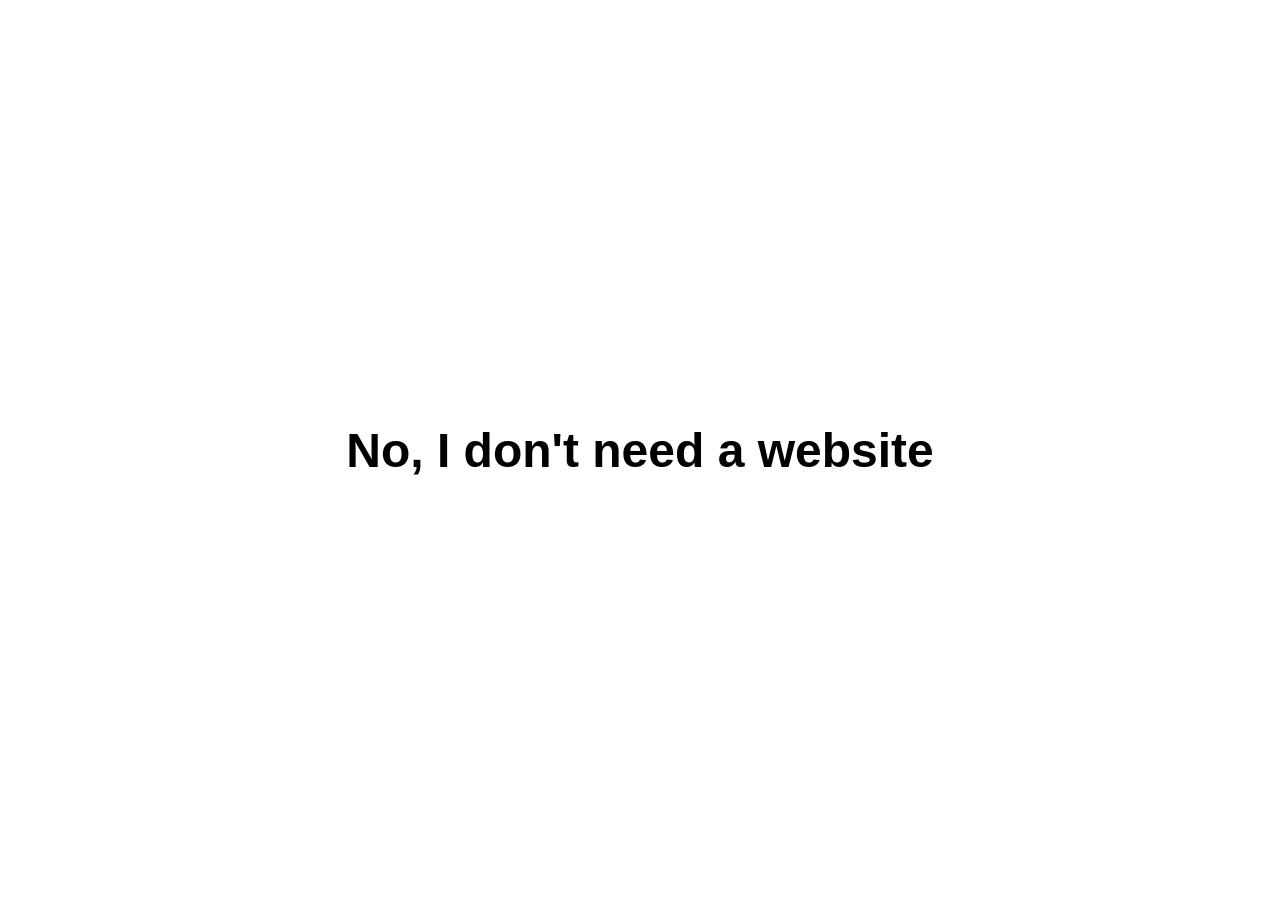
==== index.html @ ecb07ec8 "Update index.html" ====
<html>
<style>
body { 
  margin: 0;
  height: 100vh;
  display: flex;
  align-items: center;
  justify-content: center;
  font-family: Verdana, Geneva, sans-serif;
  font-size: 24px;
}
</style>
<body>
  <h1>No, I don't need a website</h1>
</body>
</html>
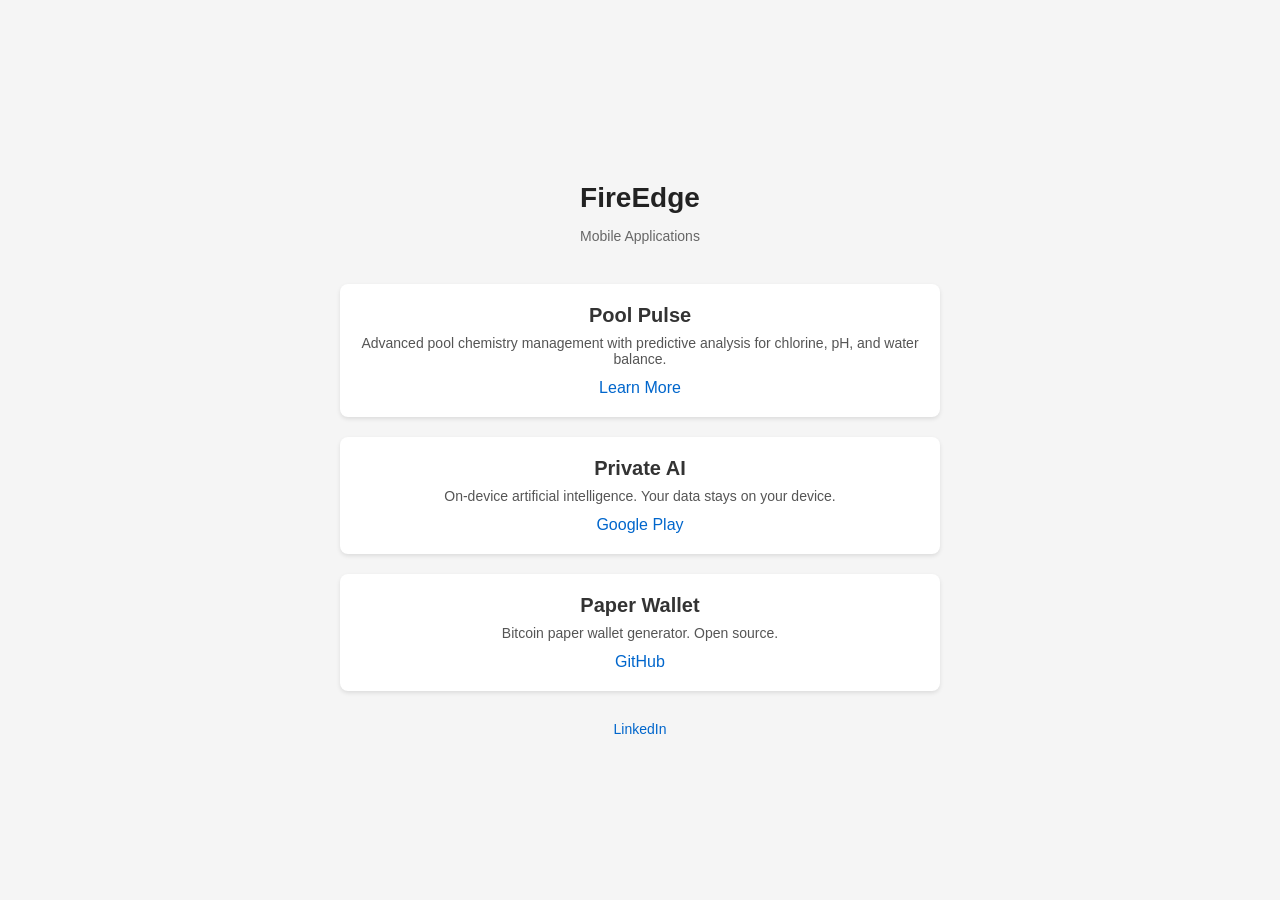
==== commit da5c6257: "Canonical and refresh for main page" ====
--- a/index.html
+++ b/index.html
@@ -1,16 +1,134 @@
-<html>
-<style>
-body { 
-  margin: 0;
-  height: 100vh;
-  display: flex;
-  align-items: center;
-  justify-content: center;
-  font-family: Verdana, Geneva, sans-serif;
-  font-size: 24px;
-}
-</style>
+<!DOCTYPE html>
+<html lang="en">
+<head>
+    <meta charset="UTF-8">
+    <meta name="viewport" content="width=device-width, initial-scale=1.0">
+    <title>FireEdge - Mobile Apps by Valentin Konovalov</title>
+    <meta name="description" content="FireEdge develops mobile applications including Pool Pulse for pool chemistry management and Private AI for on-device artificial intelligence.">
+    <link rel="canonical" href="https://valkon.us/">
+    <style>
+        * {
+            box-sizing: border-box;
+        }
+        body {
+            margin: 0;
+            min-height: 100vh;
+            display: flex;
+            flex-direction: column;
+            align-items: center;
+            justify-content: center;
+            font-family: Verdana, Geneva, sans-serif;
+            font-size: 16px;
+            padding: 20px;
+            background: #f5f5f5;
+            color: #333;
+        }
+        .container {
+            max-width: 600px;
+            text-align: center;
+        }
+        h1 {
+            font-size: 28px;
+            margin-bottom: 10px;
+            color: #222;
+        }
+        .tagline {
+            font-size: 14px;
+            color: #666;
+            margin-bottom: 40px;
+        }
+        .apps {
+            display: flex;
+            flex-direction: column;
+            gap: 20px;
+        }
+        .app {
+            background: white;
+            padding: 20px;
+            border-radius: 8px;
+            box-shadow: 0 2px 4px rgba(0,0,0,0.1);
+        }
+        .app h2 {
+            font-size: 20px;
+            margin: 0 0 8px 0;
+        }
+        .app p {
+            margin: 0 0 12px 0;
+            color: #555;
+            font-size: 14px;
+        }
+        .app a {
+            color: #0066cc;
+            text-decoration: none;
+        }
+        .app a:hover {
+            text-decoration: underline;
+        }
+        .links {
+            display: flex;
+            gap: 15px;
+            justify-content: center;
+            flex-wrap: wrap;
+        }
+        .open-source {
+            margin-top: 30px;
+            font-size: 14px;
+            color: #666;
+        }
+        .open-source a {
+            color: #0066cc;
+            text-decoration: none;
+        }
+        .open-source a:hover {
+            text-decoration: underline;
+        }
+        .profile {
+            margin-top: 30px;
+            font-size: 14px;
+        }
+        .profile a {
+            color: #0066cc;
+            text-decoration: none;
+        }
+        .profile a:hover {
+            text-decoration: underline;
+        }
+    </style>
+</head>
 <body>
-  <h1>No, I don't need a website</h1>
+<div class="container">
+    <h1>FireEdge</h1>
+    <p class="tagline">Mobile Applications</p>
+
+    <div class="apps">
+        <div class="app">
+            <h2>Pool Pulse</h2>
+            <p>Advanced pool chemistry management with predictive analysis for chlorine, pH, and water balance.</p>
+            <div class="links">
+                <a href="https://valkon.us/pool_pulse.html">Learn More</a>
+            </div>
+        </div>
+
+        <div class="app">
+            <h2>Private AI</h2>
+            <p>On-device artificial intelligence. Your data stays on your device.</p>
+            <div class="links">
+                <a href="https://play.google.com/store/apps/details?id=us.valkon.privateai">Google Play</a>
+            </div>
+        </div>
+
+        <div class="app">
+            <h2>Paper Wallet</h2>
+            <p>Bitcoin paper wallet generator. Open source.</p>
+            <div class="links">
+                <a href="https://github.com/ValleZ/Paper-Wallet">GitHub</a>
+            </div>
+        </div>
+    </div>
+
+    <div class="profile">
+        <a href="https://www.linkedin.com/in/vkonovalov/">LinkedIn</a>
+    </div>
+</div>
 </body>
-</html>
+</html>
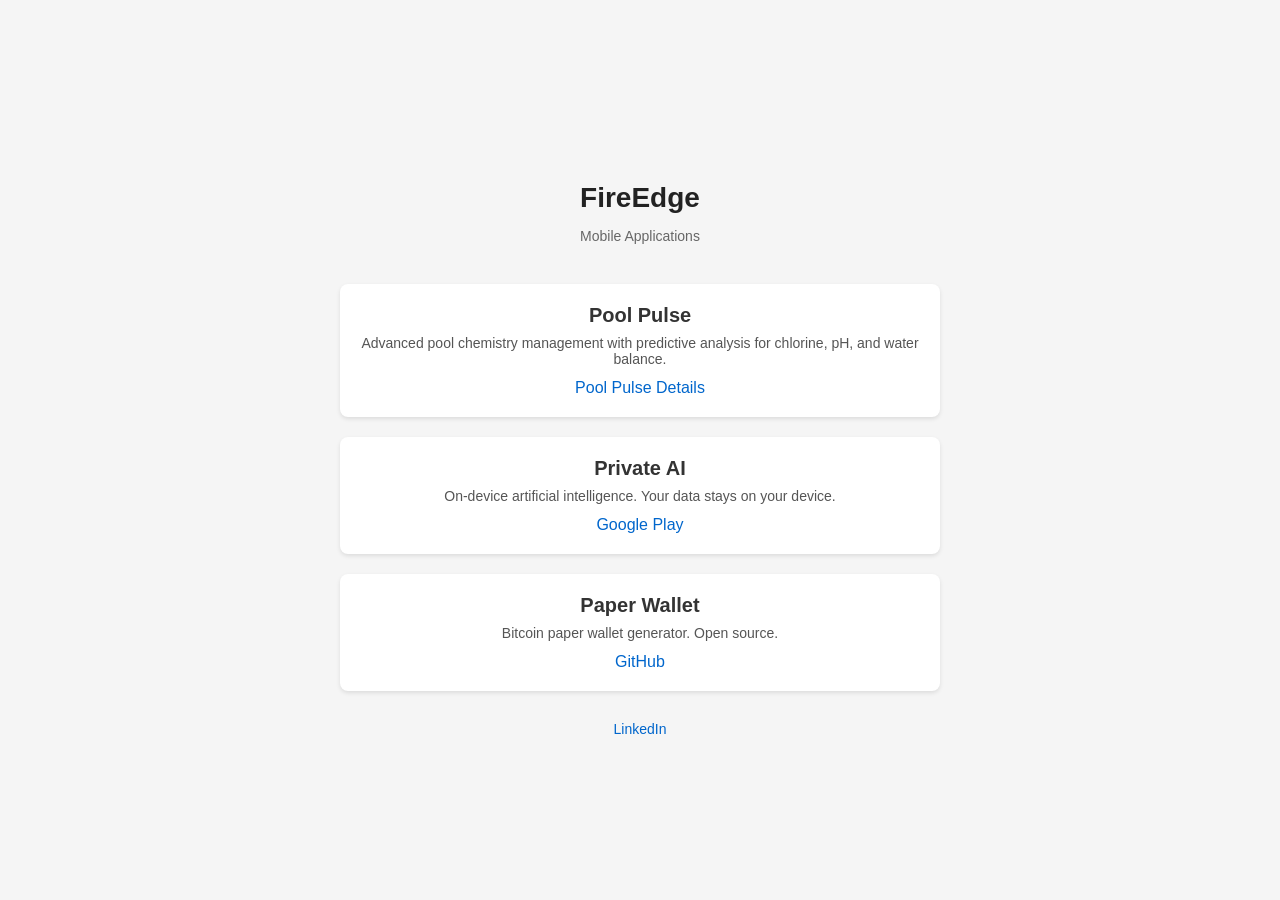
==== commit a77bfc37: "main landmark" ====
--- a/index.html
+++ b/index.html
@@ -96,39 +96,41 @@
     </style>
 </head>
 <body>
-<div class="container">
-    <h1>FireEdge</h1>
-    <p class="tagline">Mobile Applications</p>
+<main>
+    <div class="container">
+        <h1>FireEdge</h1>
+        <p class="tagline">Mobile Applications</p>
 
-    <div class="apps">
-        <div class="app">
-            <h2>Pool Pulse</h2>
-            <p>Advanced pool chemistry management with predictive analysis for chlorine, pH, and water balance.</p>
-            <div class="links">
-                <a href="https://valkon.us/pool_pulse.html">Learn More</a>
+        <div class="apps">
+            <div class="app">
+                <h2>Pool Pulse</h2>
+                <p>Advanced pool chemistry management with predictive analysis for chlorine, pH, and water balance.</p>
+                <div class="links">
+                    <a href="https://valkon.us/pool_pulse.html">Pool Pulse Details</a>
+                </div>
+            </div>
+
+            <div class="app">
+                <h2>Private AI</h2>
+                <p>On-device artificial intelligence. Your data stays on your device.</p>
+                <div class="links">
+                    <a href="https://play.google.com/store/apps/details?id=us.valkon.privateai">Google Play</a>
+                </div>
+            </div>
+
+            <div class="app">
+                <h2>Paper Wallet</h2>
+                <p>Bitcoin paper wallet generator. Open source.</p>
+                <div class="links">
+                    <a href="https://github.com/ValleZ/Paper-Wallet">GitHub</a>
+                </div>
             </div>
         </div>
 
-        <div class="app">
-            <h2>Private AI</h2>
-            <p>On-device artificial intelligence. Your data stays on your device.</p>
-            <div class="links">
-                <a href="https://play.google.com/store/apps/details?id=us.valkon.privateai">Google Play</a>
-            </div>
-        </div>
-
-        <div class="app">
-            <h2>Paper Wallet</h2>
-            <p>Bitcoin paper wallet generator. Open source.</p>
-            <div class="links">
-                <a href="https://github.com/ValleZ/Paper-Wallet">GitHub</a>
-            </div>
+        <div class="profile">
+            <a href="https://www.linkedin.com/in/vkonovalov/">LinkedIn</a>
         </div>
     </div>
-
-    <div class="profile">
-        <a href="https://www.linkedin.com/in/vkonovalov/">LinkedIn</a>
-    </div>
-</div>
+</main>
 </body>
 </html>
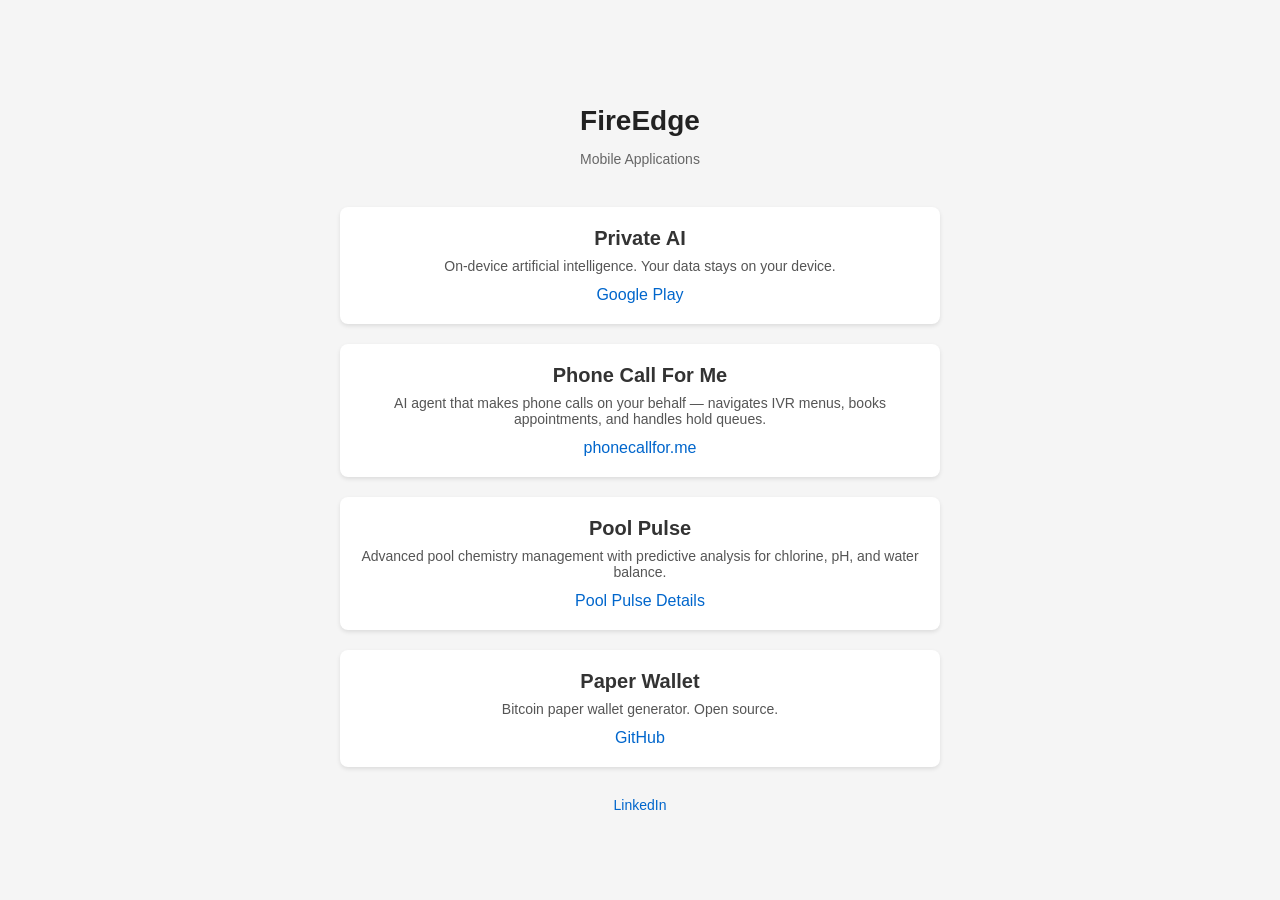
==== commit 86b14ed9: "Link to phonecallfor.me" ====
--- a/index.html
+++ b/index.html
@@ -3,8 +3,8 @@
 <head>
     <meta charset="UTF-8">
     <meta name="viewport" content="width=device-width, initial-scale=1.0">
-    <title>FireEdge - Mobile Apps by Valentin Konovalov</title>
-    <meta name="description" content="FireEdge develops mobile applications including Pool Pulse for pool chemistry management and Private AI for on-device artificial intelligence.">
+    <title>FireEdge — Apps by Valentin Konovalov</title>
+    <meta name="description" content="FireEdge builds Private AI (on-device AI for Android), Phone Call For Me (AI phone agent), Pool Pulse (pool chemistry), and Paper Wallet (Bitcoin).">
     <link rel="canonical" href="https://valkon.us/">
     <style>
         * {
@@ -103,18 +103,26 @@
 
         <div class="apps">
             <div class="app">
+                <h2>Private AI</h2>
+                <p>On-device artificial intelligence. Your data stays on your device.</p>
+                <div class="links">
+                    <a href="https://play.google.com/store/apps/details?id=us.valkon.privateai">Google Play</a>
+                </div>
+            </div>
+
+            <div class="app">
+                <h2>Phone Call For Me</h2>
+                <p>AI agent that makes phone calls on your behalf — navigates IVR menus, books appointments, and handles hold queues.</p>
+                <div class="links">
+                    <a href="https://phonecallfor.me">phonecallfor.me</a>
+                </div>
+            </div>
+
+            <div class="app">
                 <h2>Pool Pulse</h2>
                 <p>Advanced pool chemistry management with predictive analysis for chlorine, pH, and water balance.</p>
                 <div class="links">
                     <a href="https://valkon.us/pool_pulse.html">Pool Pulse Details</a>
-                </div>
-            </div>
-
-            <div class="app">
-                <h2>Private AI</h2>
-                <p>On-device artificial intelligence. Your data stays on your device.</p>
-                <div class="links">
-                    <a href="https://play.google.com/store/apps/details?id=us.valkon.privateai">Google Play</a>
                 </div>
             </div>
 
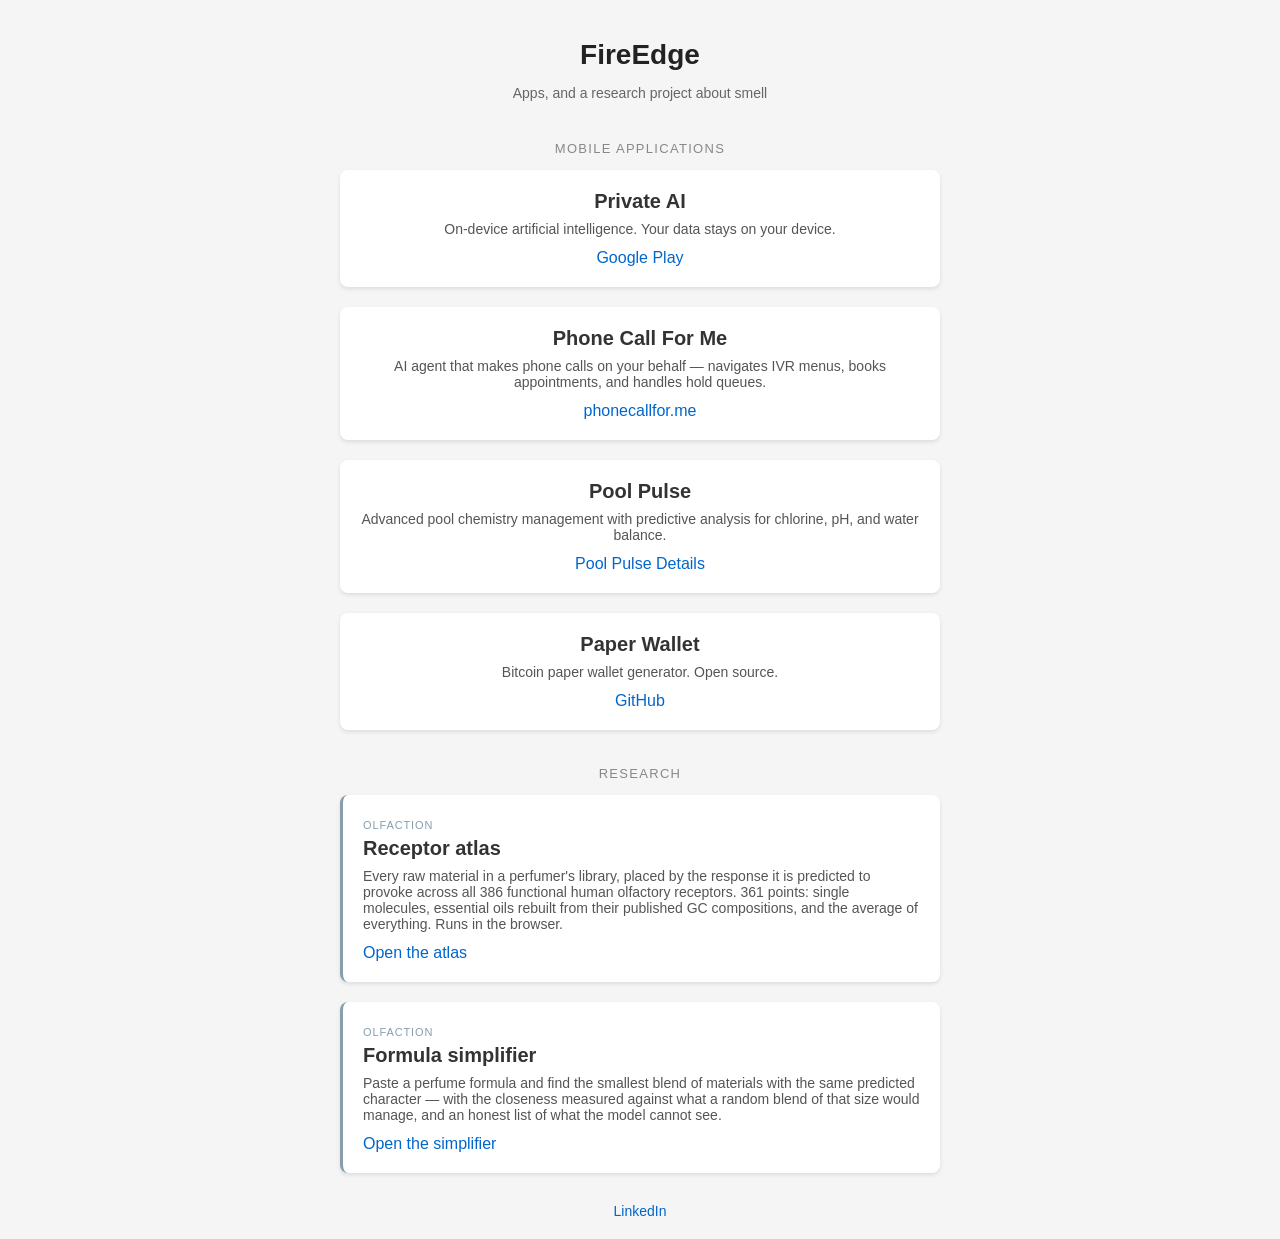
==== commit fe0531bb: "A Research section on the home page, and the two molor pages link to each other The home page had on" ====
--- a/index.html
+++ b/index.html
@@ -4,7 +4,7 @@
     <meta charset="UTF-8">
     <meta name="viewport" content="width=device-width, initial-scale=1.0">
     <title>FireEdge — Apps by Valentin Konovalov</title>
-    <meta name="description" content="FireEdge builds Private AI (on-device AI for Android), Phone Call For Me (AI phone agent), Pool Pulse (pool chemistry), and Paper Wallet (Bitcoin).">
+    <meta name="description" content="FireEdge builds Private AI (on-device AI for Android), Phone Call For Me (AI phone agent), Pool Pulse (pool chemistry), and Paper Wallet (Bitcoin), plus an olfactory receptor atlas and formula simplifier for perfumery.">
     <link rel="canonical" href="https://valkon.us/">
     <style>
         * {
@@ -48,10 +48,36 @@
             border-radius: 8px;
             box-shadow: 0 2px 4px rgba(0,0,0,0.1);
         }
-        .app h2 {
+        .app h3 {
             font-size: 20px;
             margin: 0 0 8px 0;
-        }
+            font-weight: bold;
+        }
+        .section {
+            font-size: 13px;
+            text-transform: uppercase;
+            letter-spacing: 0.1em;
+            color: #888;
+            font-weight: normal;
+            margin: 36px 0 14px;
+        }
+        .section:first-of-type { margin-top: 0; }
+        /* The research pages are not apps: they are read in a browser, they
+           are not on a store, and they come with their own caveats. The left
+           rule and the label keep that visible without a second page. */
+        .app.research {
+            border-left: 3px solid #879eac;
+            text-align: left;
+        }
+        .app.research .tag {
+            display: inline-block;
+            font-size: 11px;
+            letter-spacing: 0.08em;
+            text-transform: uppercase;
+            color: #879eac;
+            margin-bottom: 6px;
+        }
+        .app.research .links { justify-content: flex-start; }
         .app p {
             margin: 0 0 12px 0;
             color: #555;
@@ -99,11 +125,13 @@
 <main>
     <div class="container">
         <h1>FireEdge</h1>
-        <p class="tagline">Mobile Applications</p>
+        <p class="tagline">Apps, and a research project about smell</p>
+
+        <h2 class="section">Mobile Applications</h2>
 
         <div class="apps">
             <div class="app">
-                <h2>Private AI</h2>
+                <h3>Private AI</h3>
                 <p>On-device artificial intelligence. Your data stays on your device.</p>
                 <div class="links">
                     <a href="https://play.google.com/store/apps/details?id=us.valkon.privateai">Google Play</a>
@@ -111,7 +139,7 @@
             </div>
 
             <div class="app">
-                <h2>Phone Call For Me</h2>
+                <h3>Phone Call For Me</h3>
                 <p>AI agent that makes phone calls on your behalf — navigates IVR menus, books appointments, and handles hold queues.</p>
                 <div class="links">
                     <a href="https://phonecallfor.me">phonecallfor.me</a>
@@ -119,7 +147,7 @@
             </div>
 
             <div class="app">
-                <h2>Pool Pulse</h2>
+                <h3>Pool Pulse</h3>
                 <p>Advanced pool chemistry management with predictive analysis for chlorine, pH, and water balance.</p>
                 <div class="links">
                     <a href="https://valkon.us/pool_pulse.html">Pool Pulse Details</a>
@@ -127,10 +155,41 @@
             </div>
 
             <div class="app">
-                <h2>Paper Wallet</h2>
+                <h3>Paper Wallet</h3>
                 <p>Bitcoin paper wallet generator. Open source.</p>
                 <div class="links">
                     <a href="https://github.com/ValleZ/Paper-Wallet">GitHub</a>
+                </div>
+            </div>
+        </div>
+
+        <h2 class="section">Research</h2>
+
+        <div class="apps">
+            <div class="app research">
+                <span class="tag">Olfaction</span>
+                <h3>Receptor atlas</h3>
+                <p>Every raw material in a perfumer's library, placed by the
+                    response it is predicted to provoke across all 386
+                    functional human olfactory receptors. 361 points: single
+                    molecules, essential oils rebuilt from their published GC
+                    compositions, and the average of everything. Runs in the
+                    browser.</p>
+                <div class="links">
+                    <a href="https://valkon.us/molor">Open the atlas</a>
+                </div>
+            </div>
+
+            <div class="app research">
+                <span class="tag">Olfaction</span>
+                <h3>Formula simplifier</h3>
+                <p>Paste a perfume formula and find the smallest blend of
+                    materials with the same predicted character — with the
+                    closeness measured against what a random blend of that
+                    size would manage, and an honest list of what the model
+                    cannot see.</p>
+                <div class="links">
+                    <a href="https://valkon.us/molor/simplify">Open the simplifier</a>
                 </div>
             </div>
         </div>
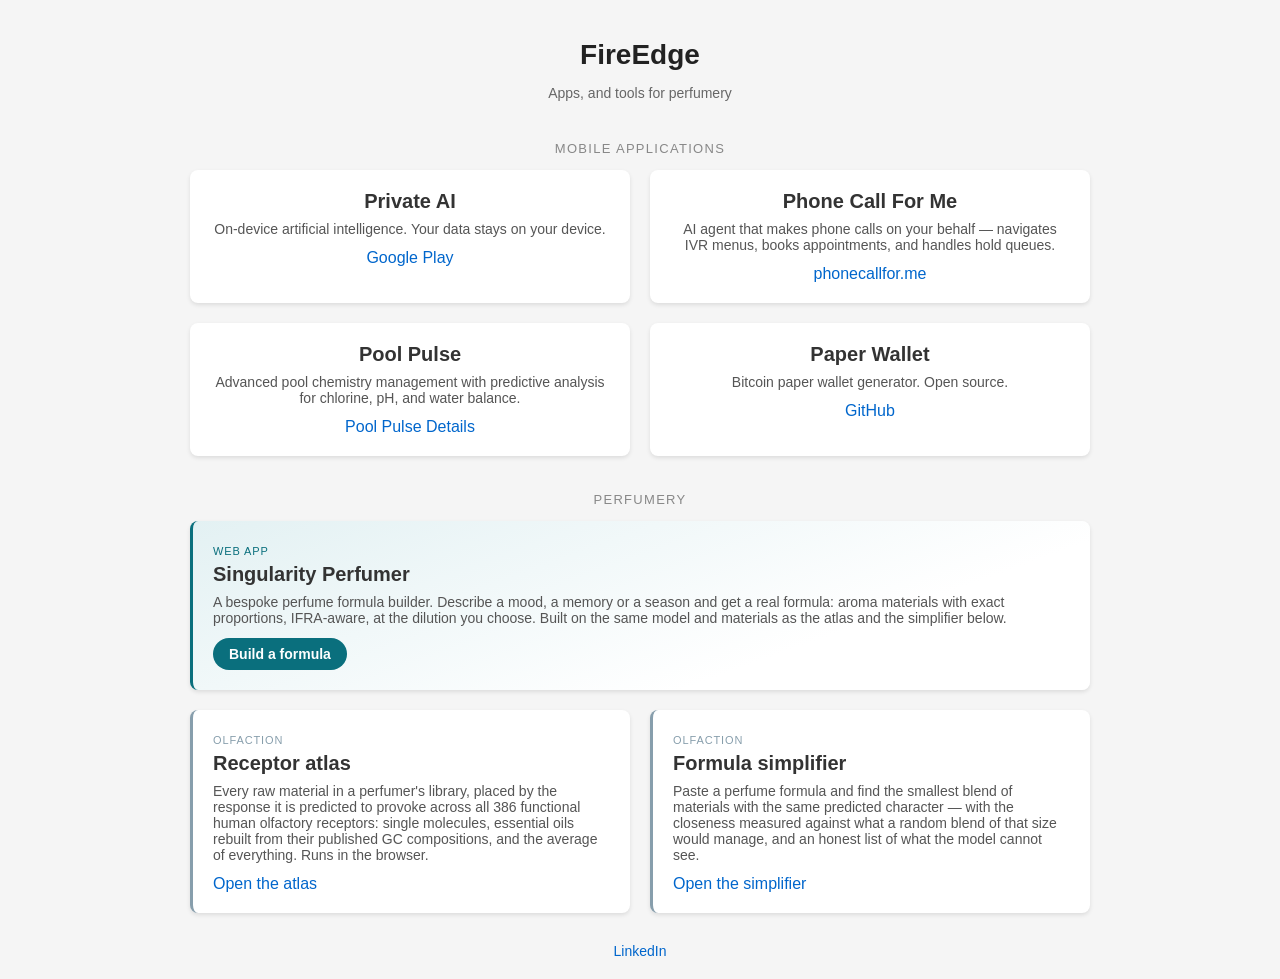
==== commit cc0b6294: "Perfumery section with Singularity Perfumer; links from the atlas and the simplifier Home: Research " ====
--- a/index.html
+++ b/index.html
@@ -4,7 +4,7 @@
     <meta charset="UTF-8">
     <meta name="viewport" content="width=device-width, initial-scale=1.0">
     <title>FireEdge — Apps by Valentin Konovalov</title>
-    <meta name="description" content="FireEdge builds Private AI (on-device AI for Android), Phone Call For Me (AI phone agent), Pool Pulse (pool chemistry), and Paper Wallet (Bitcoin), plus an olfactory receptor atlas and formula simplifier for perfumery.">
+    <meta name="description" content="FireEdge builds Private AI (on-device AI for Android), Phone Call For Me (AI phone agent), Pool Pulse (pool chemistry), and Paper Wallet (Bitcoin), plus perfumery tools: Singularity Perfumer, a bespoke perfume formula builder, an olfactory receptor atlas and a formula simplifier.">
     <link rel="canonical" href="https://valkon.us/">
     <style>
         * {
@@ -23,8 +23,11 @@
             background: #f5f5f5;
             color: #333;
         }
+        main { width: 100%; }
         .container {
-            max-width: 600px;
+            margin: 0 auto;
+            width: 100%;
+            max-width: 900px;
             text-align: center;
         }
         h1 {
@@ -37,10 +40,16 @@
             color: #666;
             margin-bottom: 40px;
         }
+        /* Two columns on anything wider than a phone; a card marked .wide
+           takes the whole row. */
         .apps {
-            display: flex;
-            flex-direction: column;
+            display: grid;
+            grid-template-columns: repeat(2, minmax(0, 1fr));
             gap: 20px;
+        }
+        .apps .wide { grid-column: 1 / -1; }
+        @media (max-width: 640px) {
+            .apps { grid-template-columns: minmax(0, 1fr); }
         }
         .app {
             background: white;
@@ -78,6 +87,23 @@
             margin-bottom: 6px;
         }
         .app.research .links { justify-content: flex-start; }
+        /* The one perfumery item that is a product rather than a research
+           page: same family, louder. */
+        .app.research.featured {
+            border-left-color: #0a6f7d;
+            background: linear-gradient(160deg, #e3f1f3, #ffffff 70%);
+        }
+        .app.research.featured .tag { color: #0a6f7d; }
+        .app .button {
+            display: inline-block;
+            background: #0a6f7d;
+            color: #fff;
+            padding: 8px 16px;
+            border-radius: 999px;
+            font-weight: bold;
+            font-size: 14px;
+        }
+        .app .button:hover { text-decoration: none; background: #085a66; }
         .app p {
             margin: 0 0 12px 0;
             color: #555;
@@ -125,7 +151,7 @@
 <main>
     <div class="container">
         <h1>FireEdge</h1>
-        <p class="tagline">Apps, and a research project about smell</p>
+        <p class="tagline">Apps, and tools for perfumery</p>
 
         <h2 class="section">Mobile Applications</h2>
 
@@ -163,15 +189,28 @@
             </div>
         </div>
 
-        <h2 class="section">Research</h2>
+        <h2 class="section">Perfumery</h2>
 
         <div class="apps">
+            <div class="app research featured wide">
+                <span class="tag">Web app</span>
+                <h3>Singularity Perfumer</h3>
+                <p>A bespoke perfume formula builder. Describe a mood, a memory
+                    or a season and get a real formula: aroma materials with
+                    exact proportions, IFRA-aware, at the dilution you choose.
+                    Built on the same model and materials as the atlas and the
+                    simplifier below.</p>
+                <div class="links">
+                    <a class="button" href="https://singularity-perfumer.com/?utm_source=valkon&amp;utm_medium=referral&amp;utm_campaign=home">Build a formula</a>
+                </div>
+            </div>
+
             <div class="app research">
                 <span class="tag">Olfaction</span>
                 <h3>Receptor atlas</h3>
                 <p>Every raw material in a perfumer's library, placed by the
                     response it is predicted to provoke across all 386
-                    functional human olfactory receptors. 361 points: single
+                    functional human olfactory receptors: single
                     molecules, essential oils rebuilt from their published GC
                     compositions, and the average of everything. Runs in the
                     browser.</p>
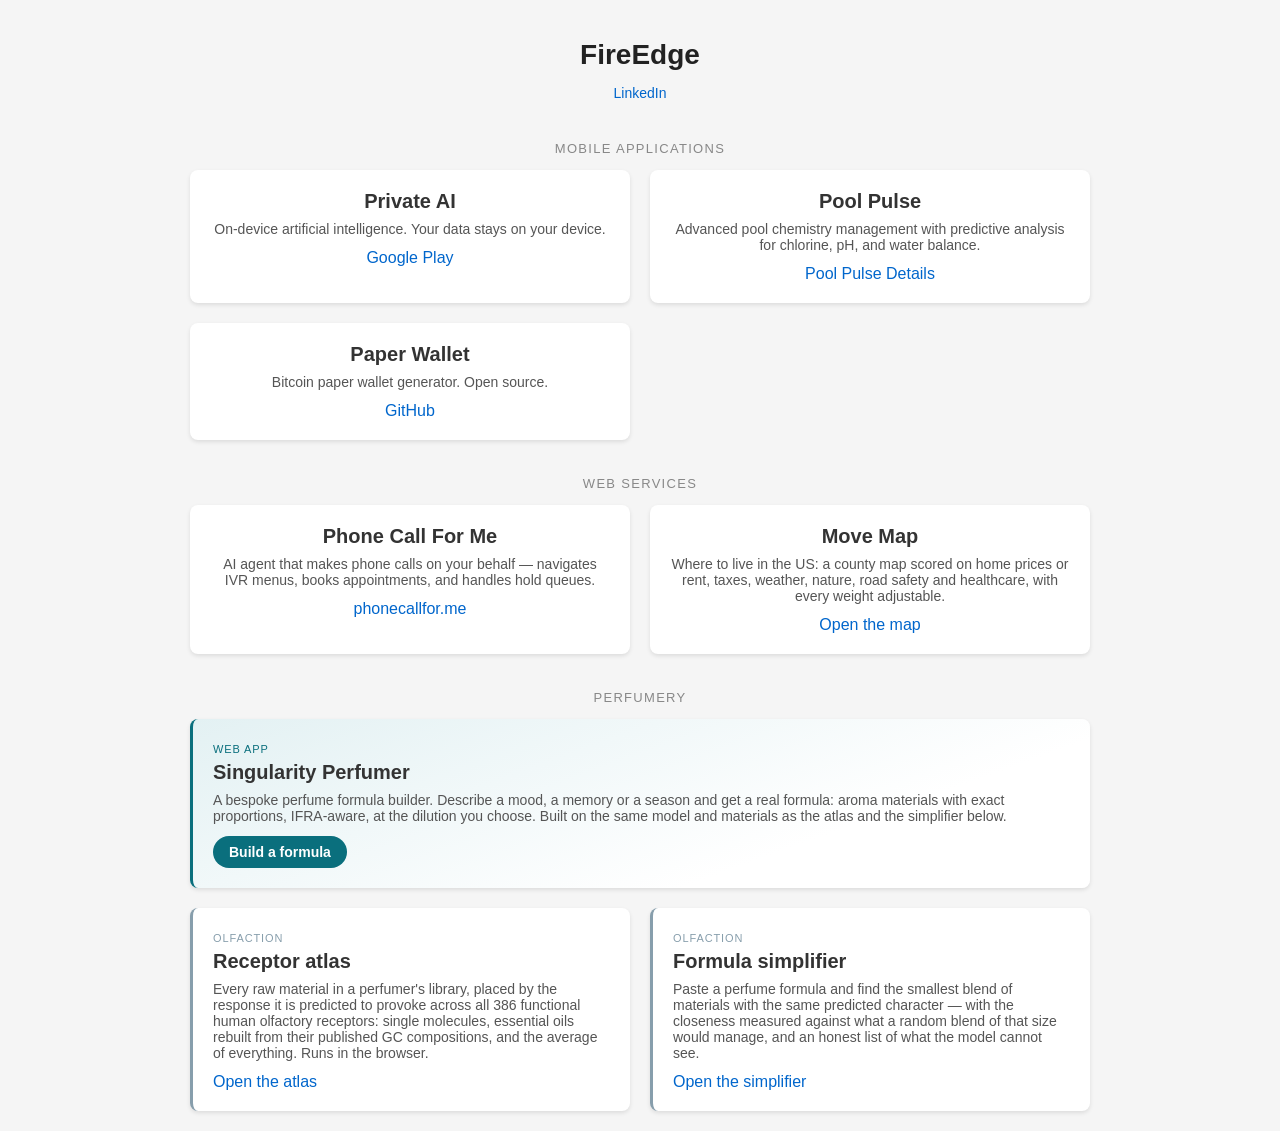
==== commit 87f43355: "Home: Web Services section (Phone Call For Me, Move Map), LinkedIn under title Co-Authored-By: Claud" ====
--- a/index.html
+++ b/index.html
@@ -4,7 +4,7 @@
     <meta charset="UTF-8">
     <meta name="viewport" content="width=device-width, initial-scale=1.0">
     <title>FireEdge — Apps by Valentin Konovalov</title>
-    <meta name="description" content="FireEdge builds Private AI (on-device AI for Android), Phone Call For Me (AI phone agent), Pool Pulse (pool chemistry), and Paper Wallet (Bitcoin), plus perfumery tools: Singularity Perfumer, a bespoke perfume formula builder, an olfactory receptor atlas and a formula simplifier.">
+    <meta name="description" content="FireEdge builds Private AI (on-device AI for Android), Phone Call For Me (AI phone agent), Move Map (where to live in the US), Pool Pulse (pool chemistry), and Paper Wallet (Bitcoin), plus perfumery tools: Singularity Perfumer, a bespoke perfume formula builder, an olfactory receptor atlas and a formula simplifier.">
     <link rel="canonical" href="https://valkon.us/">
     <style>
         * {
@@ -135,7 +135,6 @@
             text-decoration: underline;
         }
         .profile {
-            margin-top: 30px;
             font-size: 14px;
         }
         .profile a {
@@ -151,7 +150,7 @@
 <main>
     <div class="container">
         <h1>FireEdge</h1>
-        <p class="tagline">Apps, and tools for perfumery</p>
+        <p class="tagline profile"><a href="https://www.linkedin.com/in/vkonovalov/">LinkedIn</a></p>
 
         <h2 class="section">Mobile Applications</h2>
 
@@ -165,6 +164,26 @@
             </div>
 
             <div class="app">
+                <h3>Pool Pulse</h3>
+                <p>Advanced pool chemistry management with predictive analysis for chlorine, pH, and water balance.</p>
+                <div class="links">
+                    <a href="https://valkon.us/pool_pulse.html">Pool Pulse Details</a>
+                </div>
+            </div>
+
+            <div class="app">
+                <h3>Paper Wallet</h3>
+                <p>Bitcoin paper wallet generator. Open source.</p>
+                <div class="links">
+                    <a href="https://github.com/ValleZ/Paper-Wallet">GitHub</a>
+                </div>
+            </div>
+        </div>
+
+        <h2 class="section">Web Services</h2>
+
+        <div class="apps">
+            <div class="app">
                 <h3>Phone Call For Me</h3>
                 <p>AI agent that makes phone calls on your behalf — navigates IVR menus, books appointments, and handles hold queues.</p>
                 <div class="links">
@@ -173,18 +192,10 @@
             </div>
 
             <div class="app">
-                <h3>Pool Pulse</h3>
-                <p>Advanced pool chemistry management with predictive analysis for chlorine, pH, and water balance.</p>
-                <div class="links">
-                    <a href="https://valkon.us/pool_pulse.html">Pool Pulse Details</a>
-                </div>
-            </div>
-
-            <div class="app">
-                <h3>Paper Wallet</h3>
-                <p>Bitcoin paper wallet generator. Open source.</p>
-                <div class="links">
-                    <a href="https://github.com/ValleZ/Paper-Wallet">GitHub</a>
+                <h3>Move Map</h3>
+                <p>Where to live in the US: a county map scored on home prices or rent, taxes, weather, nature, road safety and healthcare, with every weight adjustable.</p>
+                <div class="links">
+                    <a href="https://valkon.us/map/">Open the map</a>
                 </div>
             </div>
         </div>
@@ -232,10 +243,6 @@
                 </div>
             </div>
         </div>
-
-        <div class="profile">
-            <a href="https://www.linkedin.com/in/vkonovalov/">LinkedIn</a>
-        </div>
     </div>
 </main>
 </body>
